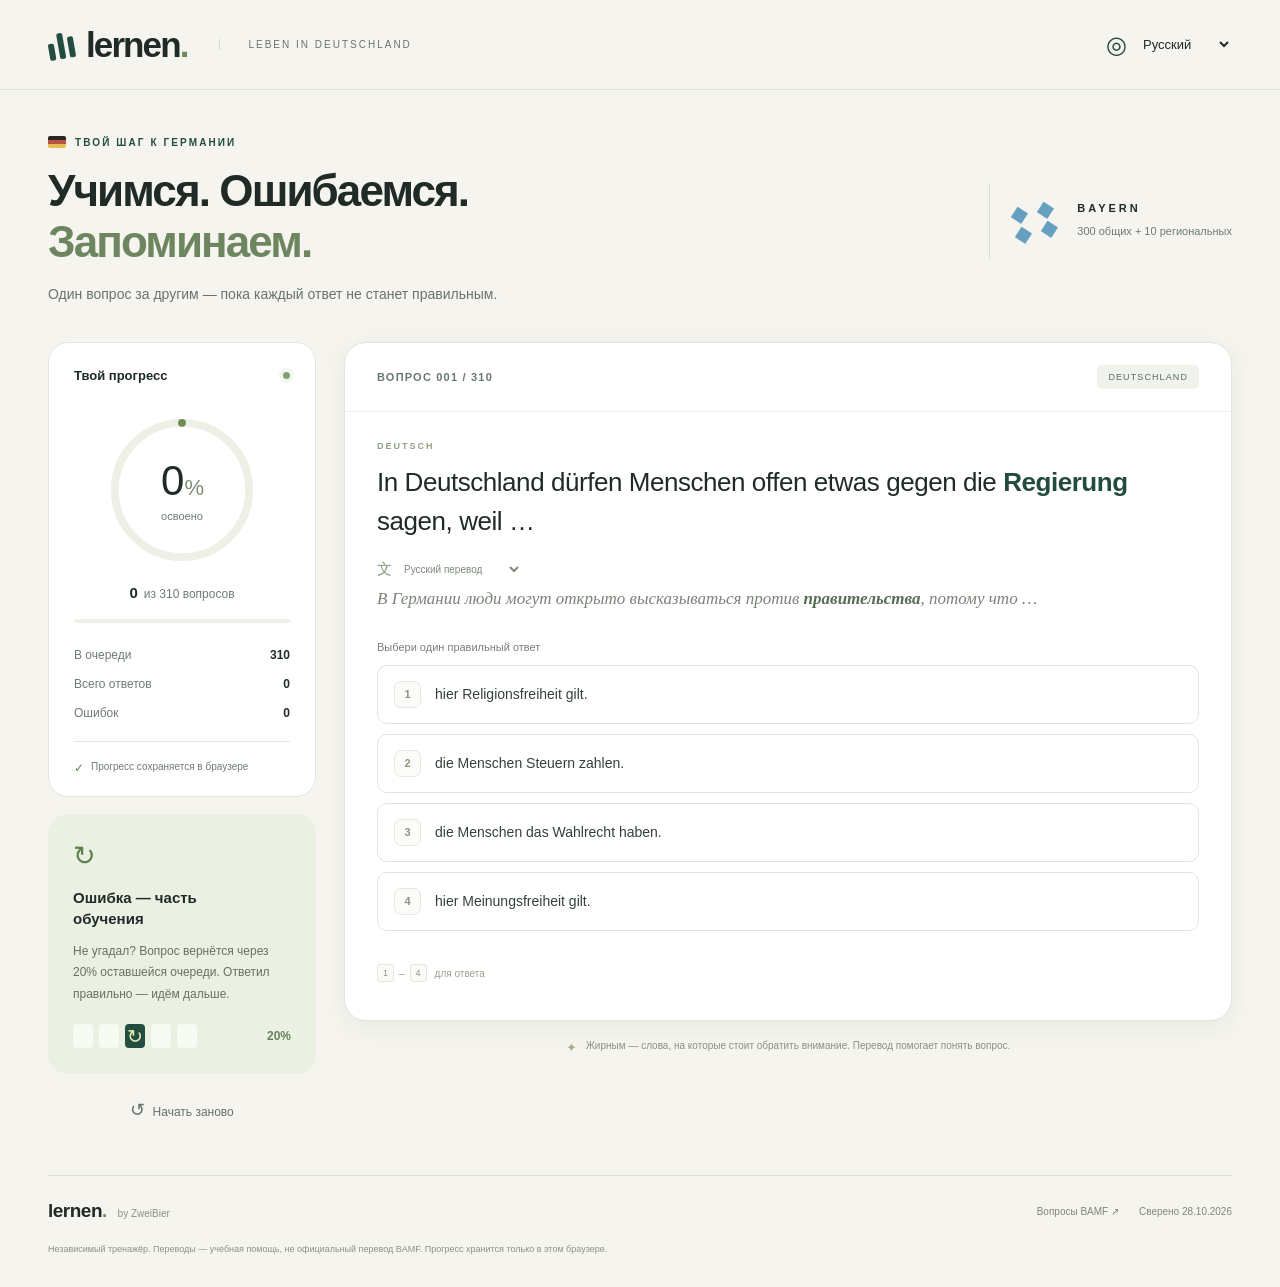
==== lernen/index.html @ 4fa15d43 "Add bilingual Bavaria BAMF trainer with spaced retries" ====
<!doctype html>
<html lang="ru">
<head>
  <meta charset="utf-8">
  <meta name="viewport" content="width=device-width, initial-scale=1">
  <meta name="theme-color" content="#f5f4ef">
  <meta name="robots" content="noindex,nofollow,noarchive">
  <meta name="description" content="Leben in Deutschland: 300 общих вопросов и 10 вопросов Баварии. Учитесь с переводом и повторением ошибок.">
  <title>Lernen — Leben in Deutschland</title>
  <link rel="icon" href="icon.svg" type="image/svg+xml">
  <link rel="stylesheet" href="styles.css">
  <script type="module" src="app.mjs"></script>
</head>
<body>
  <a class="skip" href="#question-title" data-i18n="skip">Перейти к вопросу</a>
  <header class="topbar">
    <a class="brand" href="./" aria-label="Lernen"><span class="brand-mark" aria-hidden="true"><i></i><i></i><i></i></span><span>lernen<span class="brand-dot">.</span></span></a>
    <div class="brand-sub">LEBEN IN DEUTSCHLAND</div>
    <label class="language-control"><span class="globe" aria-hidden="true">◎</span><span class="sr-only" data-i18n="interface">Язык интерфейса</span><select id="ui-language" aria-label="Язык интерфейса"><option value="ru">Русский</option><option value="en">English</option></select></label>
  </header>
  <main class="page">
    <section class="intro" aria-labelledby="page-title">
      <div><p class="eyebrow"><span class="tiny-flag" aria-hidden="true"></span><span data-i18n="eyebrow">ТВОЙ ШАГ К ГЕРМАНИИ</span></p><h1 id="page-title" data-i18n="title">Учимся. Ошибаемся.<br><span>Запоминаем.</span></h1><p class="intro-text" data-i18n="intro">Один вопрос за другим — пока каждый ответ не станет правильным.</p></div>
      <div class="bavaria-stamp"><span class="diamonds" aria-hidden="true">◆ ◆<br>◆ ◆</span><div><strong>BAYERN</strong><span data-i18n="courseSize">300 общих + 10 региональных</span></div></div>
    </section>
    <div id="storage-notice" class="notice" role="status" hidden></div>
    <div id="sync-notice" class="notice" role="status" hidden></div>
    <div class="study-layout">
      <aside class="sidebar" aria-label="Прогресс обучения">
        <section class="progress-card">
          <div class="section-heading"><h2 data-i18n="yourProgress">Твой прогресс</h2><span class="live-dot" aria-hidden="true"></span></div>
          <div class="progress-ring"><svg viewBox="0 0 160 160" aria-hidden="true"><circle class="ring-track" cx="80" cy="80" r="68"/><circle id="ring-fill" class="ring-fill" cx="80" cy="80" r="68" pathLength="100"/></svg><div><strong id="progress-percent">0<span>%</span></strong><span data-i18n="masteredLabel">освоено</span></div></div>
          <div class="progress-fraction"><strong id="mastered-count">0</strong><span data-i18n="outOf">из 310 вопросов</span></div>
          <div id="progress-bar" role="progressbar" aria-label="Освоено вопросов" aria-valuemin="0" aria-valuemax="310" aria-valuenow="0"><span></span></div>
          <div class="stats"><div><span data-i18n="remaining">В очереди</span><strong id="remaining-count">310</strong></div><div><span data-i18n="attempts">Всего ответов</span><strong id="attempt-count">0</strong></div><div><span data-i18n="mistakes">Ошибок</span><strong id="mistake-count">0</strong></div></div>
          <p class="save-status"><span aria-hidden="true">✓</span><span id="save-status" data-i18n="saved">Прогресс сохраняется в браузере</span></p>
        </section>
        <section class="method-card"><span class="loop-symbol" aria-hidden="true">↻</span><h2 data-i18n="methodTitle">Ошибка — часть обучения</h2><p data-i18n="methodText">Не угадал? Вопрос вернётся через 20% оставшейся очереди. Ответил правильно — идём дальше.</p><div class="queue-demo" aria-hidden="true"><i></i><i></i><i class="repeat">↻</i><i></i><i></i><span>20%</span></div></section>
        <button id="restart" class="text-button" type="button"><span aria-hidden="true">↺</span> <span data-i18n="restart">Начать заново</span></button>
      </aside>
      <section class="study-column" aria-label="Тренажёр">
        <article id="question-card" class="question-card" aria-busy="true">
          <div class="card-top"><span id="question-number" class="question-number" data-i18n="loading">Загружаем вопросы…</span><span id="question-region" class="region-pill">DEUTSCHLAND</span></div>
          <div class="question-copy"><div class="question-language">DEUTSCH</div><h2 id="question-title" tabindex="-1"></h2><div class="translation-heading"><span class="translate-icon" aria-hidden="true">文</span><label for="translation-language" class="sr-only" data-i18n="translation">Язык перевода</label><select id="translation-language"><option value="ru">Русский перевод</option><option value="en">English translation</option></select></div><p id="question-translation" class="question-translation"></p></div>
          <figure id="question-figure" hidden><a id="image-link" target="_blank" rel="noopener"><img id="question-image" alt="" decoding="async"></a><figcaption id="image-credit"></figcaption></figure>
          <p id="answer-hint" class="answer-hint" data-i18n="chooseAnswer">Выбери один правильный ответ</p>
          <div id="answers" class="answers"></div>
          <div id="feedback" class="feedback" role="status" tabindex="-1" hidden></div>
          <div id="card-bottom" class="card-bottom"><span class="keyboard-hint"><kbd>1</kbd> – <kbd>4</kbd><span data-i18n="keyboard"> для ответа</span></span><button id="next" class="primary-button" type="button" hidden><span data-i18n="next">Следующий вопрос</span><span aria-hidden="true">→</span></button></div>
        </article>
        <section id="completion" class="completion" hidden><div class="completion-icon" aria-hidden="true">✓</div><p class="eyebrow">GUT GEMACHT!</p><h2 data-i18n="completeTitle">Все 310. Ты справился!</h2><p data-i18n="completeText">На каждый вопрос дан правильный ответ. Отличная работа!</p><p id="completion-stats"></p><button id="restart-complete" class="primary-button" type="button" data-i18n="again">Пройти ещё раз</button></section>
        <div id="load-error" class="error-card" role="alert" hidden><h2 data-i18n="loadError">Не удалось загрузить вопросы</h2><p data-i18n="loadErrorText">Проверь подключение к интернету и попробуй ещё раз. Сохранённый прогресс останется на месте.</p><button id="retry" class="primary-button" type="button" data-i18n="retry">Повторить</button></div>
        <p class="learning-note"><span aria-hidden="true">✦</span><span data-i18n="learningNote">Жирным — слова, на которые стоит обратить внимание. Перевод помогает понять вопрос.</span></p>
      </section>
    </div>
    <footer class="footer"><span>lernen<span class="brand-dot">.</span> <span class="footer-by">by ZweiBier</span></span><div><a href="https://oet.bamf.de/ords/oetut/f?p=534:1::::::" target="_blank" rel="noopener noreferrer" data-i18n="source">Вопросы BAMF ↗</a><span data-i18n="sourceDate">Сверено 28.10.2026</span></div><p data-i18n="disclaimer">Независимый тренажёр. Переводы — учебная помощь, не официальный перевод BAMF. Прогресс хранится только в этом браузере.</p></footer>
  </main>
  <dialog id="reset-dialog"><h2 data-i18n="resetTitle">Начать с чистого листа?</h2><p data-i18n="resetText">Текущая очередь и результаты будут сброшены. Все 310 вопросов начнутся заново.</p><div class="dialog-actions"><button id="cancel-reset" class="secondary-button" type="button" data-i18n="cancel">Отмена</button><button id="confirm-reset" class="primary-button" type="button" data-i18n="resetConfirm">Начать заново</button></div></dialog>
  <noscript><p class="notice">Для тренажёра нужен JavaScript. / JavaScript is required for this trainer.</p></noscript>
</body>
</html>
---- lernen/styles.css ----
:root{color-scheme:light;--paper:#f5f4ef;--ink:#202b28;--muted:#707b73;--line:#e3e6dd;--green:#244d42;--lime:#e3efb7;--blue:#3277a1;--error:#9c4537;font-family:Inter,"Segoe UI",Arial,sans-serif;font-synthesis:none}
*{box-sizing:border-box}body{margin:0;background:var(--paper);color:var(--ink);-webkit-font-smoothing:antialiased}button,select{font:inherit}button,a,select{-webkit-tap-highlight-color:transparent}button,select{cursor:pointer}a{color:inherit}button{border:0}button:disabled{cursor:default}button:focus-visible,a:focus-visible,select:focus-visible{outline:3px solid #4d8c71;outline-offset:4px}button,a,select{touch-action:manipulation}[hidden]{display:none!important}.sr-only{position:absolute;width:1px;height:1px;padding:0;margin:-1px;overflow:hidden;clip:rect(0,0,0,0);white-space:nowrap;border:0}.skip{position:fixed;left:16px;top:-80px;z-index:10;background:var(--green);color:white;padding:15px;border-radius:8px}.skip:focus{top:16px}
.topbar{height:90px;max-width:1280px;padding:0 48px;margin:auto;display:flex;align-items:center;gap:32px;border-bottom:1px solid #ddded4}.brand{display:flex;align-items:center;gap:11px;text-decoration:none;font-weight:780;letter-spacing:-1.9px;font-size:35px}.brand-dot{color:#6f8c5a}.brand-mark{width:27px;height:28px;display:flex;align-items:flex-end;gap:4px;transform:rotate(-10deg)}.brand-mark i{display:block;width:6px;border-radius:2px;background:var(--green);height:17px}.brand-mark i:nth-child(2){height:26px}.brand-mark i:nth-child(3){height:21px}.brand-sub{font-size:10px;letter-spacing:2px;color:#68746d;padding-left:28px;border-left:1px solid #d4d9cf}.language-control{margin-left:auto;display:flex;align-items:center;gap:8px}.globe{font-size:24px;color:var(--green)}select{color:var(--ink);background:transparent;border:0;font-size:13px;padding:9px 24px 9px 4px;max-width:100%}.page{max-width:1280px;margin:auto;padding:0 48px}.intro{display:flex;align-items:center;justify-content:space-between;gap:36px;padding:46px 0 36px}.eyebrow{display:flex;align-items:center;gap:9px;font-size:10px;letter-spacing:2.1px;font-weight:700;color:var(--green);margin:0 0 18px}.tiny-flag{width:18px;height:12px;background:linear-gradient(#272823 0 33.33%,#b95242 33.33% 66.66%,#e8bd55 66.66%);border-radius:2px}h1{font-size:clamp(30px,3.5vw,44px);font-weight:600;letter-spacing:-1.9px;line-height:1.15;margin:0}h1 span{color:#6d8660}.intro-text{font-size:14px;color:#69746c;line-height:1.6;margin:16px 0 0;max-width:470px}.bavaria-stamp{display:flex;align-items:center;gap:16px;padding:18px 0 18px 22px;border-left:1px solid #d9ded3}.diamonds{color:#65a0c1;letter-spacing:1px;line-height:.85;font-size:23px;transform:rotate(-12deg);width:49px}.bavaria-stamp strong{display:block;letter-spacing:3px;font-size:11px;margin-bottom:7px}.bavaria-stamp div>span{color:var(--muted);font-size:11px;white-space:nowrap}.study-layout{display:grid;grid-template-columns:268px minmax(0,1fr);gap:28px;align-items:start}.sidebar{display:flex;flex-direction:column;gap:18px}.progress-card{border-radius:20px;background:#fff;border:1px solid var(--line);padding:25px 25px 19px}.section-heading{display:flex;align-items:center;justify-content:space-between}.section-heading h2{font-size:13px;font-weight:600;margin:0}.live-dot{height:7px;width:7px;background:#82a075;border-radius:50%;box-shadow:0 0 0 4px #f2f6ed}.progress-ring{position:relative;width:158px;height:158px;margin:28px auto 15px}.progress-ring svg{width:100%;height:100%;transform:rotate(-90deg)}.progress-ring circle{fill:none;stroke-width:8}.ring-track{stroke:#edf0e5}.ring-fill{stroke:#6e8b55;stroke-dasharray:0 100;stroke-linecap:round;transition:stroke-dasharray .45s ease}.progress-ring>div{position:absolute;inset:0;display:flex;flex-direction:column;align-items:center;justify-content:center;gap:5px}.progress-ring strong{font-size:42px;font-weight:500;letter-spacing:-2px;font-variant-numeric:tabular-nums}.progress-ring strong span{font-size:22px;letter-spacing:-1px;color:#7f8c76;margin-left:2px}.progress-ring>div>span{font-size:11px;color:var(--muted)}.progress-fraction{display:flex;justify-content:center;gap:6px;align-items:baseline;font-size:12px;color:var(--muted)}.progress-fraction strong{color:var(--ink);font-size:15px}#progress-bar{height:4px;border-radius:3px;background:#eff1e9;margin:18px 0 25px;overflow:hidden}#progress-bar>span{display:block;height:100%;width:0;background:#6e8b55;transition:width .45s ease}.stats{display:flex;flex-direction:column;gap:15px}.stats>div{display:flex;justify-content:space-between;font-size:12px;color:var(--muted)}.stats strong{font-weight:600;color:var(--ink);font-variant-numeric:tabular-nums}.save-status{border-top:1px solid var(--line);padding-top:17px;margin:21px 0 0;font-size:10px;line-height:1.5;display:flex;align-items:flex-start;gap:7px;color:var(--muted)}.save-status>span:first-child{color:#648952;font-size:12px}.method-card{position:relative;border-radius:18px;background:#eaf0e2;padding:25px}.loop-symbol{display:block;font-size:27px;color:#60824d;margin-bottom:15px}.method-card h2{font-size:15px;line-height:1.4;margin:0 0 12px;font-weight:600;max-width:170px}.method-card p{font-size:12px;color:#67735e;line-height:1.8;margin:0}.queue-demo{display:flex;align-items:center;gap:6px;margin-top:19px}.queue-demo i{width:20px;height:24px;background:#f7f9f3;border-radius:4px}.queue-demo .repeat{background:var(--green);color:#e3efb7;display:flex;align-items:center;justify-content:center;font-size:19px;font-style:normal}.queue-demo span{margin-left:auto;font-size:12px;font-weight:700;color:#68835b}.text-button{background:none;color:#65716a;font-size:12px;padding:8px;align-self:center}.text-button:hover{text-decoration:underline}.text-button>span:first-child{font-size:18px;margin-right:4px}
.question-card{background:white;border-radius:22px;border:1px solid var(--line);box-shadow:0 6px 25px #293a2410;overflow:hidden}.card-top{padding:22px 32px;border-bottom:1px solid #eef0e9;display:flex;align-items:center;justify-content:space-between;gap:12px}.question-number{font-size:11px;letter-spacing:1.2px;text-transform:uppercase;color:#69766e;font-weight:600}.region-pill{font-size:9px;letter-spacing:1.1px;color:#566d62;background:#f0f3ec;padding:7px 11px;border-radius:5px;white-space:nowrap}.region-pill.bavaria{background:#edf5fb;color:#3277a1}.question-copy{padding:29px 32px 0}.question-language{color:#92a083;font-size:9px;font-weight:700;letter-spacing:2px;margin-bottom:12px}#question-title{font-size:clamp(21px,2.2vw,26px);line-height:1.5;font-weight:400;letter-spacing:-.45px;margin:0;scroll-margin:25px}#question-title:focus{outline:none}#question-title strong{font-weight:700;color:#234b3e}.translation-heading{display:flex;align-items:center;gap:6px;margin-top:17px}.translate-icon{color:#829475;font-size:15px}.translation-heading select{font-size:10px;color:#7e887b;padding:5px 20px 5px 2px}.question-translation{font-family:Georgia,"Times New Roman",serif;font-style:italic;font-size:17px;line-height:1.65;color:#7a8377;margin:4px 0 0}.question-translation strong{font-weight:700;color:#566d53}.answer-hint{font-size:11px;color:#778078;margin:28px 32px 12px}.answers{padding:0 32px;display:flex;flex-direction:column;gap:10px}.answer{display:flex;align-items:center;gap:14px;width:100%;background:white;border:1px solid #e0e5d9;border-radius:10px;text-align:left;padding:15px 16px;color:#354138;transition:border-color .15s,background .15s,transform .15s;min-height:57px}.answer:not(:disabled):hover{border-color:#769364;background:#f8faf4;transform:translateX(2px)}.answer-index{display:flex;align-items:center;justify-content:center;flex:0 0 27px;height:27px;border:1px solid #e4e8df;border-radius:7px;font-size:11px;color:#8a9584;background:#fbfcf9;font-weight:600}.answer-text{font-size:14px;line-height:1.6;overflow-wrap:anywhere}.answer-result{margin-left:auto;font-size:18px;padding-left:4px}.answer.correct{background:#f0f5e6;border-color:#9eb683;color:#294d30}.answer.correct .answer-index{background:#dfebcc;border-color:#d2e2b7;color:#487334}.answer.wrong{background:#fff4ef;border-color:#dca99b;color:#934736}.answer.wrong .answer-index{background:#fbe0d7;border-color:#f1cabe;color:#a54f3b}.answer:disabled:not(.correct):not(.wrong){opacity:.6}.card-bottom{display:flex;align-items:center;justify-content:space-between;gap:16px;min-height:89px;margin:0 32px;padding:20px 0 24px}.keyboard-hint{font-size:10px;color:#98a18f;display:flex;align-items:center;gap:5px}.keyboard-hint>span{margin-left:3px}kbd{font-family:inherit;font-size:9px;display:inline-flex;border:1px solid #e3e7dc;border-radius:3px;padding:3px 5px;color:#89957f;background:#fafbf8}.primary-button,.secondary-button{padding:13px 20px;border-radius:9px;display:inline-flex;justify-content:center;align-items:center;gap:24px;min-height:45px;font-size:12px;font-weight:600;line-height:1.5}.primary-button{background:var(--green);color:#fff}.primary-button:hover{background:#173c30}.primary-button:active{transform:translateY(1px)}.secondary-button{background:#edf0e8;color:#43513e}.feedback{margin:20px 32px 0;padding:16px 18px;border-radius:10px;animation:appear .2s ease;font-size:12px;line-height:1.7}.feedback.good{background:#eef5e4;color:#36562c}.feedback.retry{background:#fcf1e8;color:#8b5138}.feedback h3{font-size:14px;margin:0 0 4px;font-weight:650}.feedback p{margin:4px 0 0}.feedback strong{font-weight:650}.feedback:focus{outline:none}figure{margin:22px 32px 0;padding:10px;border:1px solid var(--line);border-radius:10px;background:white}figure a{display:block}figure img{display:block;max-width:100%;height:auto;margin:auto}figcaption{font-size:9px;line-height:1.5;color:#87917f;padding:7px 3px 0}.learning-note{display:flex;align-items:flex-start;justify-content:center;gap:9px;color:#899181;font-size:10px;line-height:1.6;text-align:center;margin:17px 10px 0}.learning-note>span:first-child{color:#a4b092;font-size:13px}.notice{background:#fff3dc;border:1px solid #e8d6a7;padding:14px 18px;border-radius:10px;font-size:13px;line-height:1.6;margin-bottom:20px}.completion{background:white;border:1px solid var(--line);border-radius:22px;padding:70px 40px;text-align:center}.completion-icon{display:grid;place-items:center;border-radius:50%;height:90px;width:90px;background:var(--lime);color:var(--green);font-size:40px;margin:0 auto 25px}.completion .eyebrow{justify-content:center}.completion h2{font-size:30px;letter-spacing:-1px;font-weight:600;line-height:1.3}.completion p:not(.eyebrow){font-size:14px;line-height:1.7;color:var(--muted)}.completion .primary-button{margin-top:20px}.error-card{padding:32px;background:#fff6ee;border:1px solid #eed9c9;border-radius:16px}.error-card h2{font-size:20px}.error-card p{line-height:1.7;font-size:14px}.footer{margin-top:46px;border-top:1px solid #dedfd4;padding:24px 0 30px;display:flex;align-items:center;justify-content:space-between;flex-wrap:wrap;gap:20px}.footer>span{font-weight:700;letter-spacing:-.5px;font-size:19px}.footer-by{font-size:10px;color:#8b9385;letter-spacing:0;font-weight:400;margin-left:6px}.footer>div{display:flex;gap:20px;font-size:10px;color:#7e8978}.footer a{text-decoration:none}.footer a:hover{text-decoration:underline}.footer p{width:100%;margin:0;font-size:9px;line-height:1.6;color:#8a9383}dialog{border:1px solid var(--line);border-radius:18px;background:var(--paper);color:var(--ink);padding:30px;max-width:440px;width:calc(100% - 32px);box-shadow:0 25px 70px #16251e30}dialog::backdrop{background:#20332c70;backdrop-filter:blur(3px)}dialog h2{font-size:23px;letter-spacing:-.5px;margin:0 0 14px}dialog p{font-size:14px;color:#6c7868;line-height:1.7}.dialog-actions{display:flex;justify-content:flex-end;gap:10px;margin-top:24px}@keyframes appear{from{opacity:0;transform:translateY(4px)}to{opacity:1;transform:translateY(0)}}
@media(min-width:1100px){.sidebar{position:sticky;top:20px}}@media(max-width:1000px){.topbar{padding:0 30px}.page{padding:0 30px}.study-layout{grid-template-columns:230px minmax(0,1fr);gap:20px}.progress-card,.method-card{padding:22px}.card-top{padding:20px 25px}.question-copy{padding:25px 25px 0}.answers{padding:0 25px}.answer-hint{margin-left:25px;margin-right:25px}.card-bottom{margin:0 25px}.feedback{margin-left:25px;margin-right:25px}figure{margin-left:25px;margin-right:25px}.bavaria-stamp{padding-left:18px;gap:12px}.bavaria-stamp div>span{font-size:10px}.intro{gap:20px}.brand-sub{display:none}.keyboard-hint{display:none}}
@media(max-width:760px){.topbar{height:72px;padding:0 20px}.brand{font-size:30px}.page{padding:0 20px}.intro{padding:30px 0 25px;align-items:flex-start;gap:18px}.intro h1{font-size:33px}.intro-text{font-size:12px;max-width:380px}.eyebrow{font-size:9px;letter-spacing:1.6px;margin-bottom:14px}.bavaria-stamp{border:0;padding:0;margin-top:25px;flex-direction:column;gap:10px;text-align:center}.bavaria-stamp strong{font-size:9px;letter-spacing:2px}.bavaria-stamp div>span{display:none}.diamonds{font-size:20px;width:43px}.study-layout{display:flex;flex-direction:column;gap:18px}.sidebar{width:100%;display:block}.progress-card{padding:17px 20px;border-radius:14px;display:grid;grid-template-columns:1fr auto;gap:8px 20px}.section-heading{grid-column:1;grid-row:1}.section-heading h2{font-size:11px}.live-dot{display:none}.progress-ring{display:none}.progress-fraction{grid-column:2;grid-row:1;justify-content:flex-end;font-size:10px}.progress-fraction strong{font-size:14px}#progress-bar{grid-column:1 / -1;grid-row:2;margin:5px 0;height:5px}.stats{grid-column:1 / -1;grid-row:3;flex-direction:row;justify-content:space-between;gap:12px}.stats>div{gap:7px;font-size:10px}.save-status{grid-column:1 / -1;grid-row:4;margin:2px 0 0;padding:0;border:0;font-size:9px}.method-card{display:none}.text-button{float:right;margin:8px 0 -3px;padding:0;font-size:10px}.text-button>span:first-child{font-size:14px}.study-column{width:100%}.question-card{border-radius:16px}.card-top{padding:18px 21px}.question-number{font-size:10px;letter-spacing:.7px}.region-pill{font-size:8px;padding:6px 8px;letter-spacing:.7px}.question-copy{padding:24px 21px 0}#question-title{font-size:22px;line-height:1.5;letter-spacing:-.4px}.question-translation{font-size:16px}.answer-hint{margin:23px 21px 12px;font-size:10px}.answers{padding:0 21px;gap:9px}.answer{padding:13px 12px;gap:12px}.answer-text{font-size:13px}.answer-index{flex-basis:25px;height:25px}.card-bottom{margin:0 21px;min-height:29px;padding:15px 0 19px;justify-content:flex-end}.primary-button{font-size:12px}.card-bottom .primary-button{width:100%;justify-content:space-between;padding:14px 18px}.feedback{margin:17px 21px 0;padding:14px;font-size:12px}.feedback h3{font-size:13px}figure{margin:18px 21px 0;padding:7px}.learning-note{font-size:9px;margin:13px 4px 0}.footer{margin-top:30px;gap:15px;padding-top:20px}.footer>div{font-size:9px;gap:12px}.footer p{font-size:9px}.completion{padding:45px 24px}.completion h2{font-size:25px}.language-control select{font-size:12px;padding-right:10px}.globe{font-size:22px}}
@media(max-width:370px){.page{padding:0 12px}.topbar{padding:0 14px}.intro h1{font-size:29px}.bavaria-stamp{display:none}.stats>div{font-size:9px;gap:4px}.question-copy{padding:20px 17px 0}.answers{padding:0 17px}.answer-hint{margin-left:17px;margin-right:17px}}
@media(prefers-reduced-motion:reduce){*,*::before,*::after{animation:none!important;transition:none!important;scroll-behavior:auto!important}}
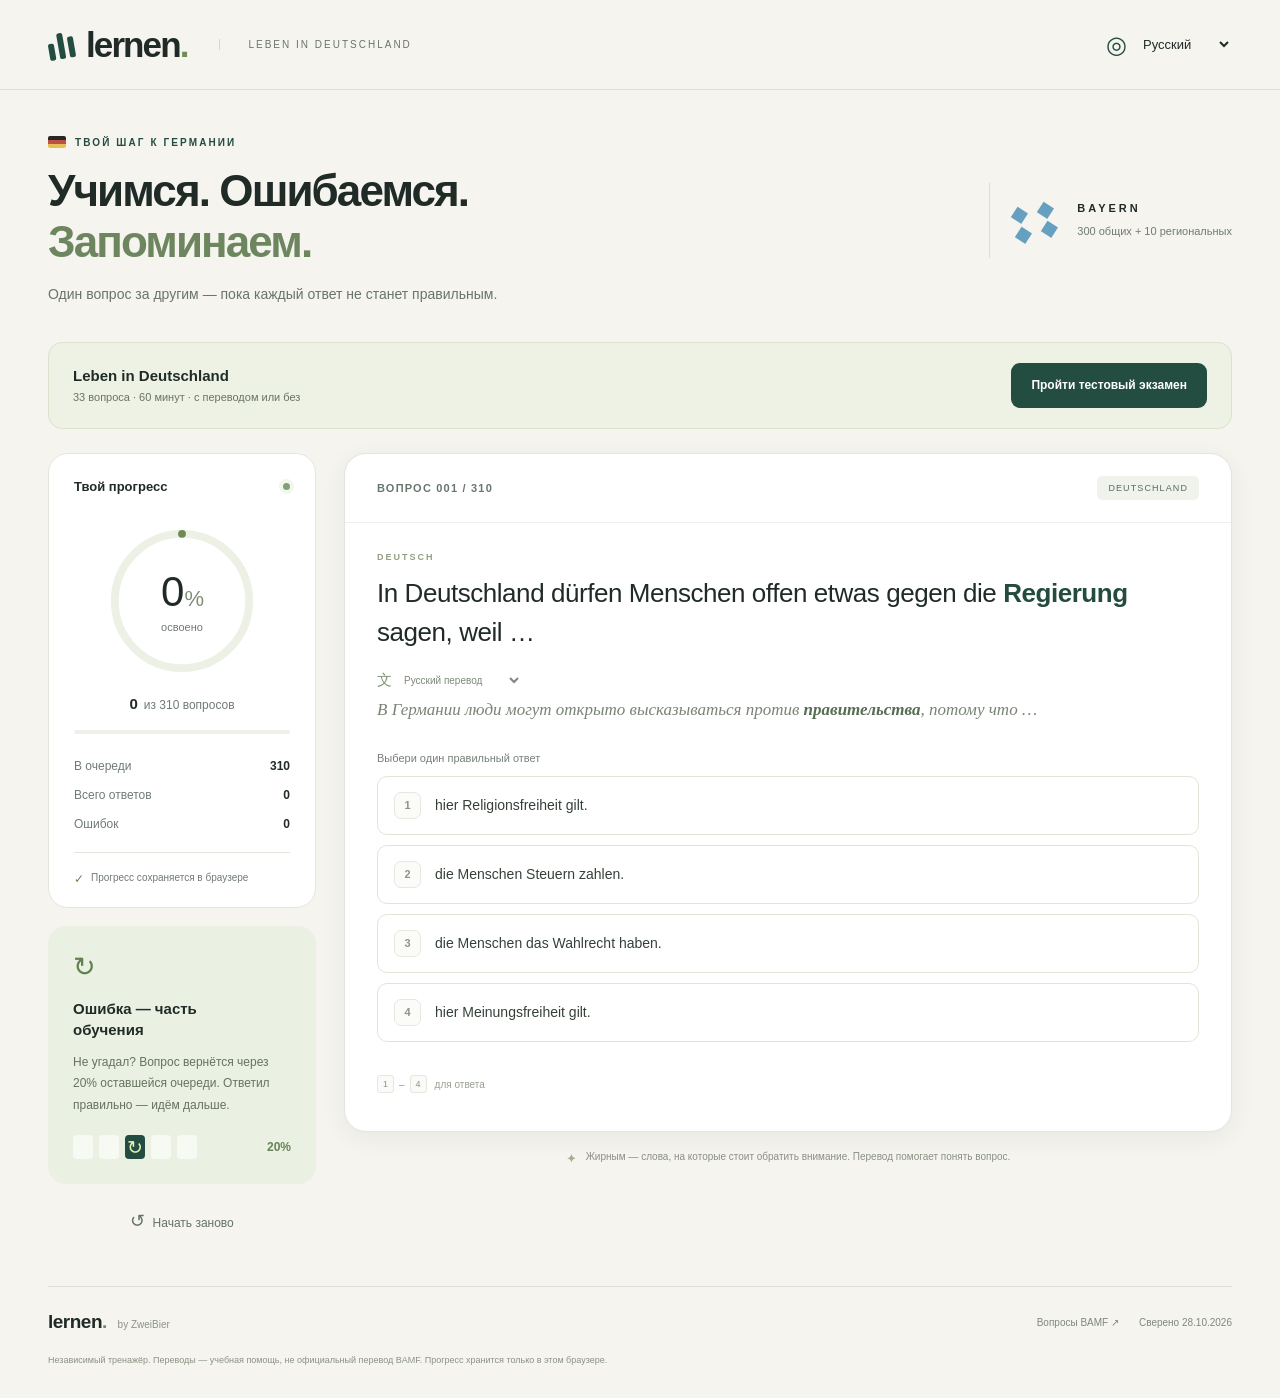
==== commit b17c4cfd: "Add timed LiD mock exams with translations and result history" ====
--- a/lernen/index.html
+++ b/lernen/index.html
@@ -23,6 +23,7 @@
       <div><p class="eyebrow"><span class="tiny-flag" aria-hidden="true"></span><span data-i18n="eyebrow">ТВОЙ ШАГ К ГЕРМАНИИ</span></p><h1 id="page-title" data-i18n="title">Учимся. Ошибаемся.<br><span>Запоминаем.</span></h1><p class="intro-text" data-i18n="intro">Один вопрос за другим — пока каждый ответ не станет правильным.</p></div>
       <div class="bavaria-stamp"><span class="diamonds" aria-hidden="true">◆ ◆<br>◆ ◆</span><div><strong>BAYERN</strong><span data-i18n="courseSize">300 общих + 10 региональных</span></div></div>
     </section>
+    <div class="exam-entry"><div><strong>Leben in Deutschland</strong><span data-i18n="examSummary">33 вопроса · 60 минут · с переводом или без</span></div><a class="primary-button" href="exam.html" data-i18n="examStart">Пройти тестовый экзамен</a></div>
     <div id="storage-notice" class="notice" role="status" hidden></div>
     <div id="sync-notice" class="notice" role="status" hidden></div>
     <div class="study-layout">
--- a/lernen/styles.css
+++ b/lernen/styles.css
@@ -6,3 +6,4 @@
 @media(max-width:760px){.topbar{height:72px;padding:0 20px}.brand{font-size:30px}.page{padding:0 20px}.intro{padding:30px 0 25px;align-items:flex-start;gap:18px}.intro h1{font-size:33px}.intro-text{font-size:12px;max-width:380px}.eyebrow{font-size:9px;letter-spacing:1.6px;margin-bottom:14px}.bavaria-stamp{border:0;padding:0;margin-top:25px;flex-direction:column;gap:10px;text-align:center}.bavaria-stamp strong{font-size:9px;letter-spacing:2px}.bavaria-stamp div>span{display:none}.diamonds{font-size:20px;width:43px}.study-layout{display:flex;flex-direction:column;gap:18px}.sidebar{width:100%;display:block}.progress-card{padding:17px 20px;border-radius:14px;display:grid;grid-template-columns:1fr auto;gap:8px 20px}.section-heading{grid-column:1;grid-row:1}.section-heading h2{font-size:11px}.live-dot{display:none}.progress-ring{display:none}.progress-fraction{grid-column:2;grid-row:1;justify-content:flex-end;font-size:10px}.progress-fraction strong{font-size:14px}#progress-bar{grid-column:1 / -1;grid-row:2;margin:5px 0;height:5px}.stats{grid-column:1 / -1;grid-row:3;flex-direction:row;justify-content:space-between;gap:12px}.stats>div{gap:7px;font-size:10px}.save-status{grid-column:1 / -1;grid-row:4;margin:2px 0 0;padding:0;border:0;font-size:9px}.method-card{display:none}.text-button{float:right;margin:8px 0 -3px;padding:0;font-size:10px}.text-button>span:first-child{font-size:14px}.study-column{width:100%}.question-card{border-radius:16px}.card-top{padding:18px 21px}.question-number{font-size:10px;letter-spacing:.7px}.region-pill{font-size:8px;padding:6px 8px;letter-spacing:.7px}.question-copy{padding:24px 21px 0}#question-title{font-size:22px;line-height:1.5;letter-spacing:-.4px}.question-translation{font-size:16px}.answer-hint{margin:23px 21px 12px;font-size:10px}.answers{padding:0 21px;gap:9px}.answer{padding:13px 12px;gap:12px}.answer-text{font-size:13px}.answer-index{flex-basis:25px;height:25px}.card-bottom{margin:0 21px;min-height:29px;padding:15px 0 19px;justify-content:flex-end}.primary-button{font-size:12px}.card-bottom .primary-button{width:100%;justify-content:space-between;padding:14px 18px}.feedback{margin:17px 21px 0;padding:14px;font-size:12px}.feedback h3{font-size:13px}figure{margin:18px 21px 0;padding:7px}.learning-note{font-size:9px;margin:13px 4px 0}.footer{margin-top:30px;gap:15px;padding-top:20px}.footer>div{font-size:9px;gap:12px}.footer p{font-size:9px}.completion{padding:45px 24px}.completion h2{font-size:25px}.language-control select{font-size:12px;padding-right:10px}.globe{font-size:22px}}
 @media(max-width:370px){.page{padding:0 12px}.topbar{padding:0 14px}.intro h1{font-size:29px}.bavaria-stamp{display:none}.stats>div{font-size:9px;gap:4px}.question-copy{padding:20px 17px 0}.answers{padding:0 17px}.answer-hint{margin-left:17px;margin-right:17px}}
 @media(prefers-reduced-motion:reduce){*,*::before,*::after{animation:none!important;transition:none!important;scroll-behavior:auto!important}}
+.exam-entry{display:flex;align-items:center;justify-content:space-between;gap:20px;padding:20px 24px;border:1px solid #dbe2cd;border-radius:14px;background:#edf2e4;margin-bottom:24px}.exam-entry>div{display:flex;flex-direction:column;gap:7px}.exam-entry strong{font-size:15px;font-weight:600}.exam-entry span{font-size:11px;color:#68755e}.exam-entry a{text-decoration:none;text-align:center}@media(max-width:760px){.exam-entry{padding:18px;align-items:stretch;flex-direction:column;gap:16px;margin-bottom:20px}.exam-entry a{width:100%}}
